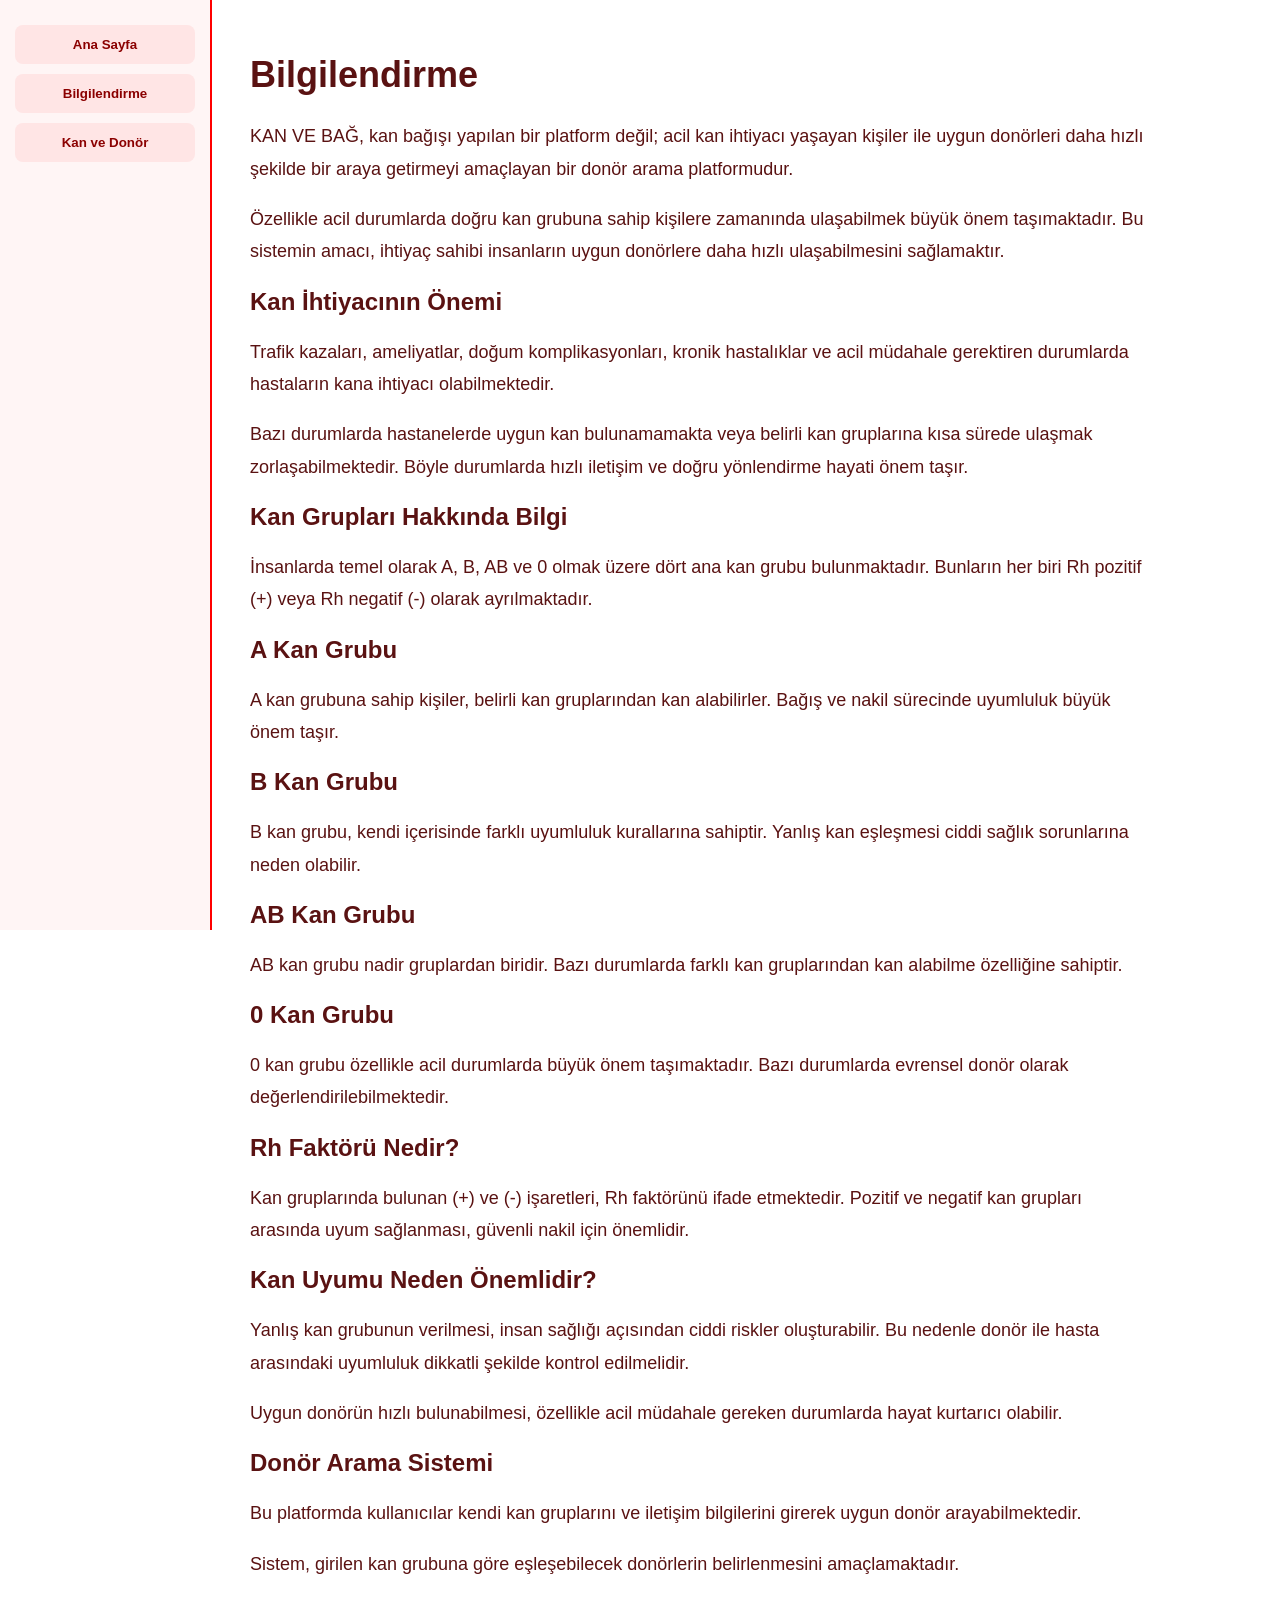
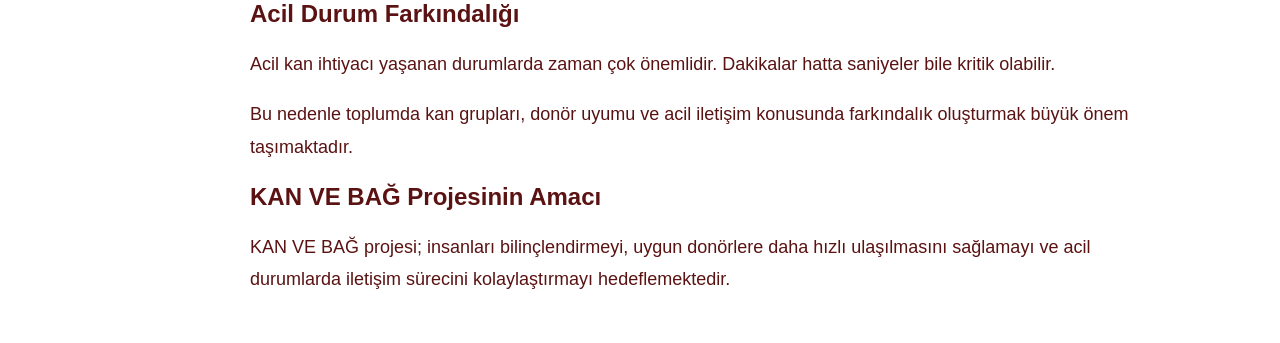
==== bilgilendirme.html @ 56d8b0f6 "Add files via upload" ====
<!-- bilgilendirme.html -->

<!DOCTYPE html>
<html lang="tr">

<head>
  <meta charset="UTF-8">
  <meta name="viewport" content="width=device-width, initial-scale=1.0">

  <title>Bilgilendirme - KAN VE BAĞ</title>

  <link rel="stylesheet" href="style.css">
</head>

<body>

  <!-- SOL MENÜ -->

  <div class="sidebar">

    <button onclick="location.href='index.html'">
      Ana Sayfa
    </button>

    <button onclick="location.href='bilgilendirme.html'">
      Bilgilendirme
    </button>

    <button onclick="location.href='donor.html'">
      Kan ve Donör
    </button>

  </div>

  <!-- ANA ALAN -->

  <div class="main" style="margin-left:220px;">

    <div class="content">

      <h1>Bilgilendirme</h1>

      <p>
        KAN VE BAĞ, kan bağışı yapılan bir platform değil;
        acil kan ihtiyacı yaşayan kişiler ile uygun donörleri
        daha hızlı şekilde bir araya getirmeyi amaçlayan
        bir donör arama platformudur.
      </p>

      <p>
        Özellikle acil durumlarda doğru kan grubuna sahip kişilere
        zamanında ulaşabilmek büyük önem taşımaktadır.
        Bu sistemin amacı, ihtiyaç sahibi insanların uygun donörlere
        daha hızlı ulaşabilmesini sağlamaktır.
      </p>

      <h2>Kan İhtiyacının Önemi</h2>

      <p>
        Trafik kazaları, ameliyatlar, doğum komplikasyonları,
        kronik hastalıklar ve acil müdahale gerektiren durumlarda
        hastaların kana ihtiyacı olabilmektedir.
      </p>

      <p>
        Bazı durumlarda hastanelerde uygun kan bulunamamakta
        veya belirli kan gruplarına kısa sürede ulaşmak zorlaşabilmektedir.
        Böyle durumlarda hızlı iletişim ve doğru yönlendirme
        hayati önem taşır.
      </p>

      <h2>Kan Grupları Hakkında Bilgi</h2>

      <p>
        İnsanlarda temel olarak A, B, AB ve 0 olmak üzere
        dört ana kan grubu bulunmaktadır.
        Bunların her biri Rh pozitif (+) veya Rh negatif (-)
        olarak ayrılmaktadır.
      </p>

      <h2>A Kan Grubu</h2>

      <p>
        A kan grubuna sahip kişiler,
        belirli kan gruplarından kan alabilirler.
        Bağış ve nakil sürecinde uyumluluk büyük önem taşır.
      </p>

      <h2>B Kan Grubu</h2>

      <p>
        B kan grubu, kendi içerisinde farklı uyumluluk kurallarına sahiptir.
        Yanlış kan eşleşmesi ciddi sağlık sorunlarına neden olabilir.
      </p>

      <h2>AB Kan Grubu</h2>

      <p>
        AB kan grubu nadir gruplardan biridir.
        Bazı durumlarda farklı kan gruplarından kan alabilme özelliğine sahiptir.
      </p>

      <h2>0 Kan Grubu</h2>

      <p>
        0 kan grubu özellikle acil durumlarda büyük önem taşımaktadır.
        Bazı durumlarda evrensel donör olarak değerlendirilebilmektedir.
      </p>

      <h2>Rh Faktörü Nedir?</h2>

      <p>
        Kan gruplarında bulunan (+) ve (-) işaretleri,
        Rh faktörünü ifade etmektedir.
        Pozitif ve negatif kan grupları arasında uyum sağlanması,
        güvenli nakil için önemlidir.
      </p>

      <h2>Kan Uyumu Neden Önemlidir?</h2>

      <p>
        Yanlış kan grubunun verilmesi,
        insan sağlığı açısından ciddi riskler oluşturabilir.
        Bu nedenle donör ile hasta arasındaki uyumluluk dikkatli şekilde kontrol edilmelidir.
      </p>

      <p>
        Uygun donörün hızlı bulunabilmesi,
        özellikle acil müdahale gereken durumlarda
        hayat kurtarıcı olabilir.
      </p>

      <h2>Donör Arama Sistemi</h2>

      <p>
        Bu platformda kullanıcılar kendi kan gruplarını
        ve iletişim bilgilerini girerek uygun donör arayabilmektedir.
      </p>

      <p>
        Sistem, girilen kan grubuna göre
        eşleşebilecek donörlerin belirlenmesini amaçlamaktadır.
      </p>

      <h2>Acil Durum Farkındalığı</h2>

      <p>
        Acil kan ihtiyacı yaşanan durumlarda zaman çok önemlidir.
        Dakikalar hatta saniyeler bile kritik olabilir.
      </p>

      <p>
        Bu nedenle toplumda kan grupları,
        donör uyumu ve acil iletişim konusunda
        farkındalık oluşturmak büyük önem taşımaktadır.
      </p>

      <h2>KAN VE BAĞ Projesinin Amacı</h2>

      <p>
        KAN VE BAĞ projesi;
        insanları bilinçlendirmeyi,
        uygun donörlere daha hızlı ulaşılmasını sağlamayı
        ve acil durumlarda iletişim sürecini kolaylaştırmayı hedeflemektedir.
      </p>

    </div>
    
  </div>

</body>
---- style.css ----
/* style.css */

body {
  margin: 0;
  font-family: "Segoe UI", Arial, sans-serif;
  background: white;
  color: rgb(90, 18, 18);
}

/* SOL MENÜ */

.sidebar {
  width: 180px;
  height: 100vh;

  position: fixed;

  top: 0;
  left: 0;

  background: #fff5f5;

  padding: 15px;

  border-right: 2px solid red;
}

/* BUTONLAR */

.sidebar button {
  width: 100%;

  margin-top: 10px;

  padding: 12px;

  border: none;

  background: #ffe5e5;

  color: darkred;

  font-weight: bold;

  border-radius: 8px;

  cursor: pointer;

  transition: 0.3s;
}

.sidebar button:hover {
  background: red;
  color: white;
}

/* ANA ALAN */

.main {
  padding: 30px;
}

/* İÇERİK */

.content {
  max-width: 900px;
}

/* RESİM */

.hero {
  height: 400px;

  width: 100%;

  background: url("images/bg.jpg") center/cover no-repeat;

  background-size: cover;

  background-position: center;

  border-radius: 10px;

  margin-bottom: 30px;
}

/* YAZILAR */

.content h1 {
  font-size: 36px;
}

.content p {
  font-size: 18px;
  line-height: 1.8;
}

/* FORM */

input,
select,
textarea {
  width: 100%;

  padding: 12px;

  margin-top: 15px;

  border: 1px solid #ccc;

  border-radius: 8px;

  font-size: 15px;
}

textarea {
  height: 120px;
}

/* GÖNDER BUTONU */

.send-btn {
  margin-top: 20px;

  padding: 14px;

  width: 100%;

  border: none;

  background: darkred;

  color: white;

  font-size: 16px;

  border-radius: 8px;

  cursor: pointer;
}

.send-btn:hover {
  background: red;
}

.toast {
  position: fixed;
  bottom: 24px;
  right: 24px;
  display: flex;
  align-items: center;
  gap: 12px;

  background: #111;
  color: #fff;
  padding: 14px 16px;
  border-radius: 14px;

  box-shadow: 0 12px 30px rgba(0,0,0,0.25);

  opacity: 0;
  transform: translateY(20px);
  transition: 0.25s ease;

  font-family: system-ui, sans-serif;
  min-width: 220px;
}

.toast.show {
  opacity: 1;
  transform: translateY(0);
}

.toast .icon {
  background: #22c55e;
  color: white;
  width: 28px;
  height: 28px;
  border-radius: 50%;
  display: flex;
  align-items: center;
  justify-content: center;
  font-size: 14px;
  flex-shrink: 0;
}

.toast .content {
  display: flex;
  flex-direction: column;
}

.toast .content strong {
  font-size: 14px;
}

.toast .content span {
  font-size: 12px;
  opacity: 0.8;
}
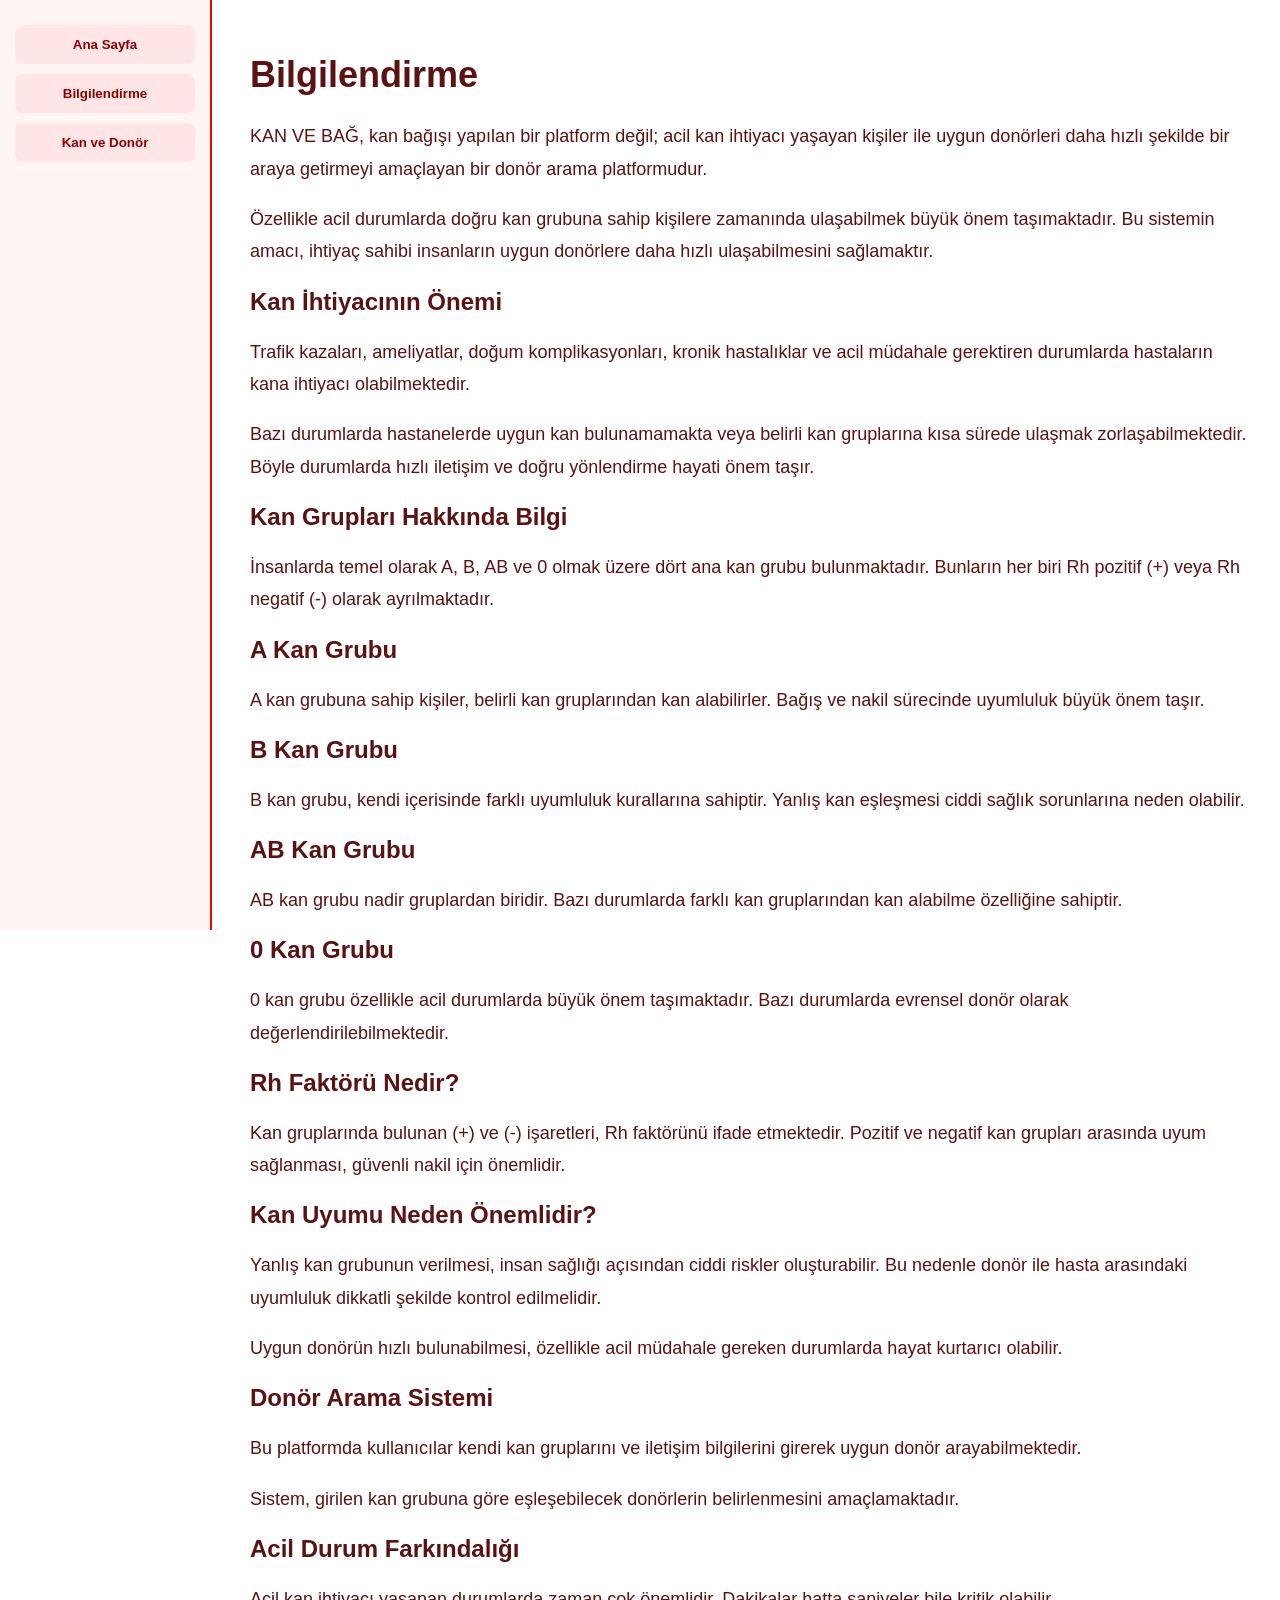
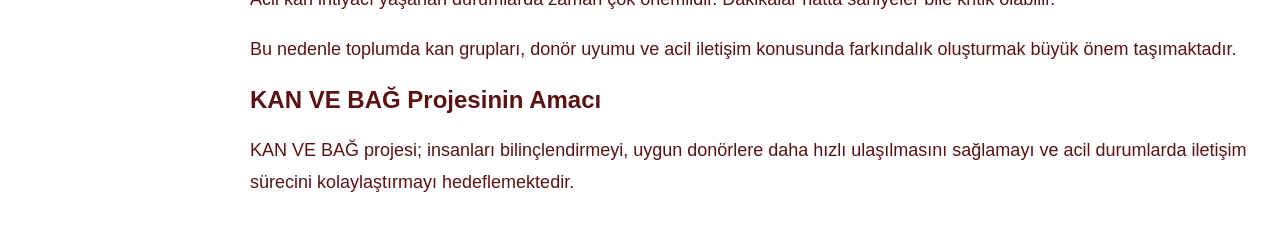
==== commit 835d90b0: "Update bilgilendirme.html" ====
--- a/bilgilendirme.html
+++ b/bilgilendirme.html
@@ -5,8 +5,9 @@
 
 <head>
   <meta charset="UTF-8">
-  <meta name="viewport" content="width=device-width, initial-scale=1.0">
-
+   <meta name="viewport" 
+  content="width=device-width, 
+  initial-scale=1.0">
   <title>Bilgilendirme - KAN VE BAĞ</title>
 
   <link rel="stylesheet" href="style.css">
@@ -168,4 +169,4 @@
     
   </div>
 
-</body>+</body>
--- a/style.css
+++ b/style.css
@@ -63,19 +63,19 @@
 /* İÇERİK */
 
 .content {
-  max-width: 900px;
+  max-width: 1000px;
 }
 
 /* RESİM */
 
 .hero {
-  height: 400px;
-
-  width: 100%;
-
-  background: url("images/bg.jpg") center/cover no-repeat;
-
-  background-size: cover;
+  height: 500px;
+
+  width: 100%;
+
+  background: url("images/bg.jpg") center/contain no-repeat;
+
+  background-position: cover;
 
   background-position: center;
 
@@ -196,4 +196,19 @@
 .toast .content span {
   font-size: 12px;
   opacity: 0.8;
-}+}
+
+@media (max-width: 768px) {
+  body {
+    font-size: 16px;
+  }
+
+  img {
+    max-width: 100%;
+    height: auto;
+  }
+
+  .container {
+    padding: 10px;
+  }
+}
